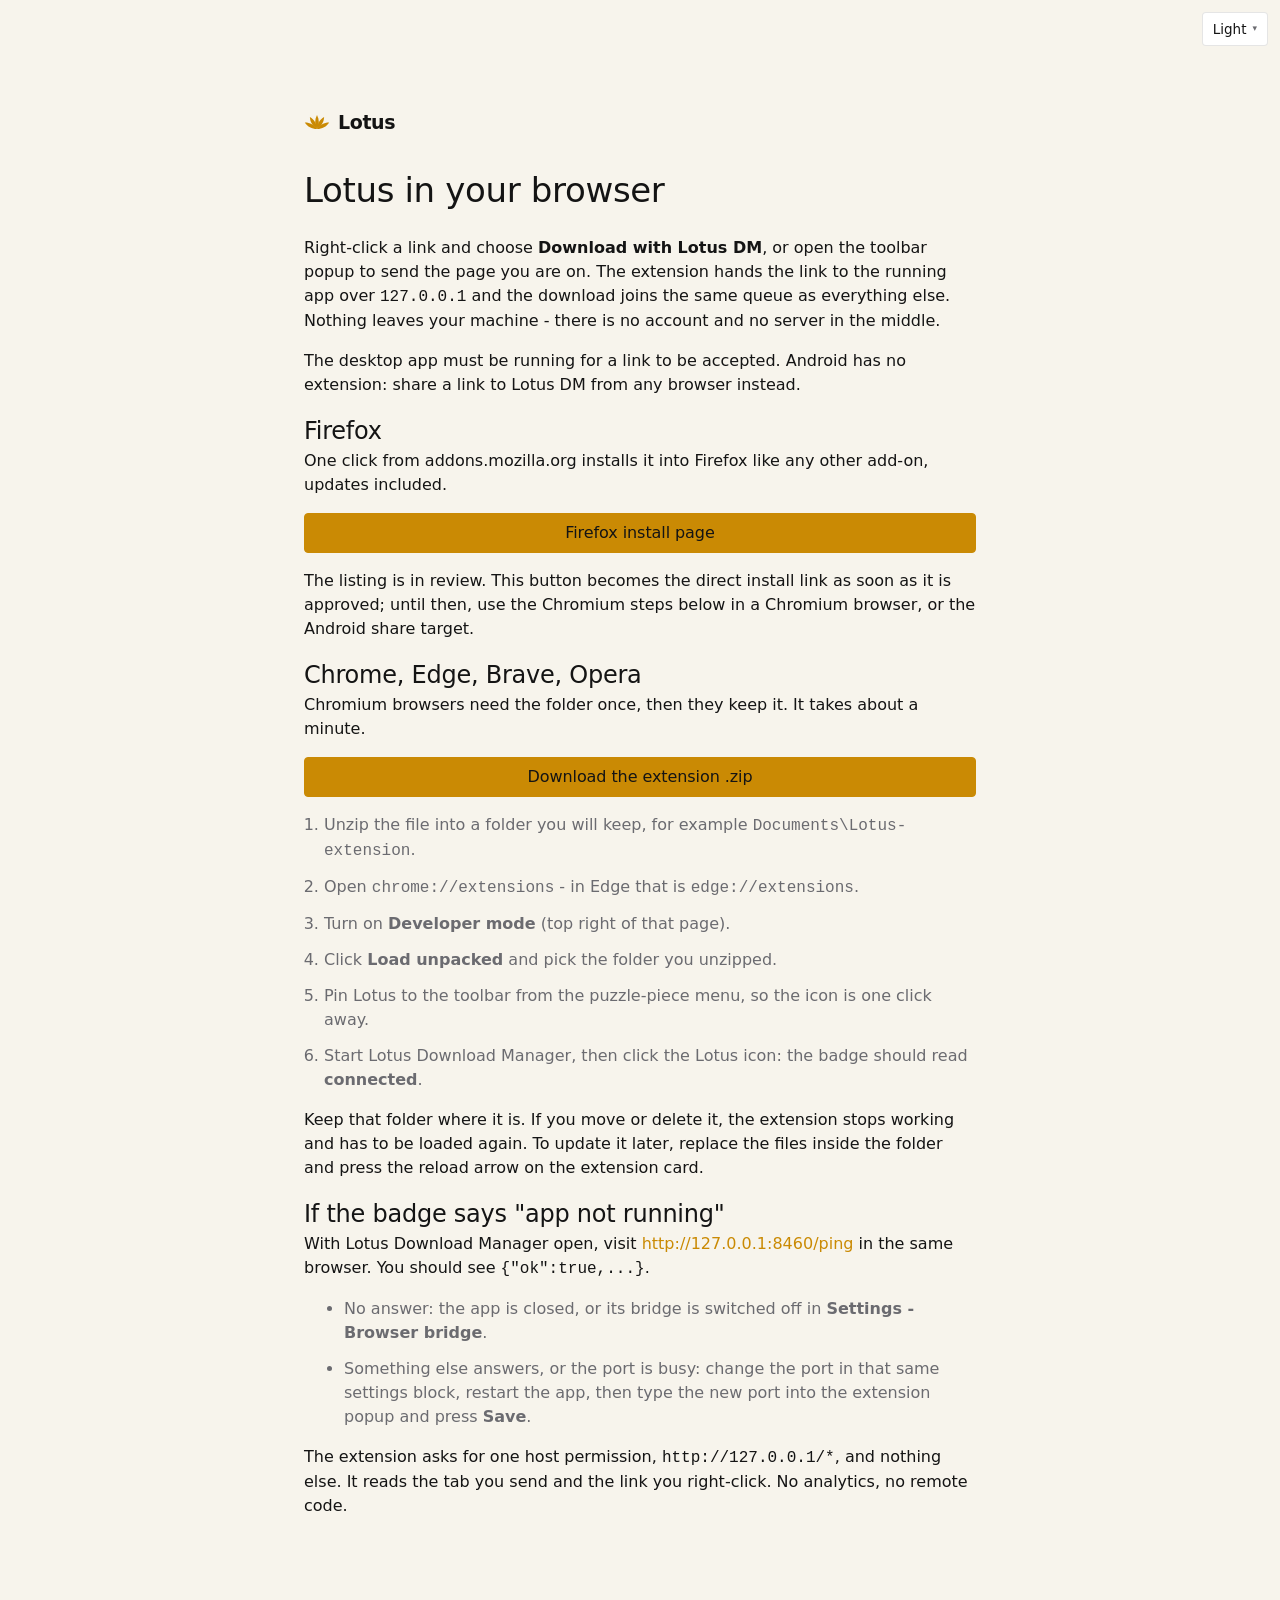
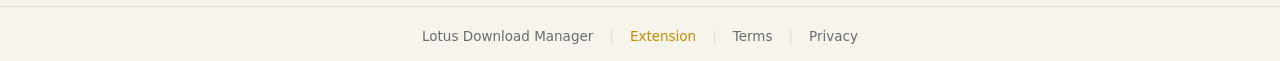
==== extensions/index.html @ e1105081 "extension: browser bridge, firefox + chromium builds, site setup page" ====
<!doctype html>
<html lang="en" data-theme="dark">
<head>
<meta charset="utf-8">
<meta name="viewport" content="width=device-width, initial-scale=1">
<script>(function(){var t=null;try{t=localStorage.getItem("lotus-theme-dm")}catch(e){}
if(t!=="dark"&&t!=="light"&&t!=="amoled"&&t!=="hc"&&t!=="hc-light"){t=(window.matchMedia&&window.matchMedia("(prefers-color-scheme: light)").matches)?"light":"dark"}
document.documentElement.setAttribute("data-theme",t)})();</script>
<title>Browser extension - Lotus Download Manager</title>
<link rel="icon" href="../assets/lotus.svg" type="image/svg+xml">
<link rel="stylesheet" href="../style.css">
</head>
<body>
<div class="theme-picker" id="theme-picker" aria-label="Color theme"></div>

<main class="legal">
  <div class="mark mark--compact" aria-label="Lotus Download Manager" draggable="false">
    <span class="mark-ico" aria-hidden="true"></span>
    <span class="mark-txt">Lotus</span>
  </div>

  <h1>Lotus in your browser</h1>
  <p>Right-click a link and choose <strong>Download with Lotus DM</strong>, or open the toolbar popup to send the page you are on. The extension hands the link to the running app over <code>127.0.0.1</code> and the download joins the same queue as everything else. Nothing leaves your machine - there is no account and no server in the middle.</p>
  <p class="note">The desktop app must be running for a link to be accepted. Android has no extension: share a link to Lotus DM from any browser instead.</p>

  <h2 id="firefox">Firefox</h2>
  <p>One click from addons.mozilla.org installs it into Firefox like any other add-on, updates included.</p>
  <p>
    <a class="btn btn-primary" href="https://addons.mozilla.org/firefox/" rel="noopener">Firefox install page</a>
  </p>
  <p class="note">The listing is in review. This button becomes the direct install link as soon as it is approved; until then, use the Chromium steps below in a Chromium browser, or the Android share target.</p>

  <h2 id="chromium">Chrome, Edge, Brave, Opera</h2>
  <p>Chromium browsers need the folder once, then they keep it. It takes about a minute.</p>
  <p>
    <a class="btn btn-primary" href="https://github.com/b0dr7/lotus-dm/releases/latest/download/LotusDM-extension-chromium.zip">Download the extension .zip</a>
  </p>
  <ol>
    <li>Unzip the file into a folder you will keep, for example <code>Documents\Lotus-extension</code>.</li>
    <li>Open <code>chrome://extensions</code> - in Edge that is <code>edge://extensions</code>.</li>
    <li>Turn on <strong>Developer mode</strong> (top right of that page).</li>
    <li>Click <strong>Load unpacked</strong> and pick the folder you unzipped.</li>
    <li>Pin Lotus to the toolbar from the puzzle-piece menu, so the icon is one click away.</li>
    <li>Start Lotus Download Manager, then click the Lotus icon: the badge should read <strong>connected</strong>.</li>
  </ol>
  <p class="note">Keep that folder where it is. If you move or delete it, the extension stops working and has to be loaded again. To update it later, replace the files inside the folder and press the reload arrow on the extension card.</p>

  <h2 id="check">If the badge says "app not running"</h2>
  <p>With Lotus Download Manager open, visit <a href="http://127.0.0.1:8460/ping">http://127.0.0.1:8460/ping</a> in the same browser. You should see <code>{"ok":true,...}</code>.</p>
  <ul>
    <li>No answer: the app is closed, or its bridge is switched off in <strong>Settings - Browser bridge</strong>.</li>
    <li>Something else answers, or the port is busy: change the port in that same settings block, restart the app, then type the new port into the extension popup and press <strong>Save</strong>.</li>
  </ul>

  <p class="note">The extension asks for one host permission, <code>http://127.0.0.1/*</code>, and nothing else. It reads the tab you send and the link you right-click. No analytics, no remote code.</p>
</main>

<footer class="site-footer">
  <a href="../">Lotus Download Manager</a>
  <span class="sep" aria-hidden="true">|</span>
  <a href="./" aria-current="page">Extension</a>
  <span class="sep" aria-hidden="true">|</span>
  <a href="../terms/">Terms</a>
  <span class="sep" aria-hidden="true">|</span>
  <a href="../privacy/">Privacy</a>
</footer>
<script src="../theme.js"></script>
</body>
</html>
---- style.css ----
/* Lotus Download Manager website. Simple and flat: one centered hero,
   quiet dark tiles for features and downloads, gold only where it acts.
   4px corners, 40px controls, system fonts, no external resources.
   5 theme token sets (PLAN.md - locked). */

/* ---------- theme tokens ---------- */
html[data-theme="dark"] {
  --bg: #0D0D0F; --surface: #16161A; --surface2: #1E1E24;
  --accent: #F2C14E; --hover: #FFD34D;
  --on-accent: #0D0D0F; --on-accent-h: #0D0D0F;
  --text: #EFEFEA; --muted: #8A8A93;
  --border: rgba(255, 255, 255, 0.10);
  --tint: rgba(242, 193, 78, 0.16); --tint-border: rgba(242, 193, 78, 0.45);
}
html[data-theme="light"] {
  --bg: #F7F4EC; --surface: #FFFFFF; --surface2: #F0EDE3;
  --accent: #CA8A04; --hover: #A16207;
  --on-accent: #141414; --on-accent-h: #FFFFFF;
  --text: #141414; --muted: #6B6B70;
  --border: rgba(0, 0, 0, 0.10);
  --tint: rgba(202, 138, 4, 0.16); --tint-border: rgba(202, 138, 4, 0.45);
}
html[data-theme="amoled"] {
  --bg: #000000; --surface: #0A0A0A; --surface2: #141414;
  --accent: #FFD34D; --hover: #FFD34D;
  --on-accent: #000000; --on-accent-h: #000000;
  --text: #EFEFEA; --muted: #7A7A82;
  --border: rgba(255, 255, 255, 0.10);
  --tint: rgba(255, 211, 77, 0.16); --tint-border: rgba(255, 211, 77, 0.45);
}
html[data-theme="hc"] {
  --bg: #000000; --surface: #000000; --surface2: #0A0A0A;
  --accent: #FFE14D; --hover: #FFE14D;
  --on-accent: #000000; --on-accent-h: #000000;
  --text: #FFFFFF; --muted: #C9C9D1;
  --border: #FFFFFF;
  --tint: rgba(255, 225, 77, 0.22); --tint-border: #FFE14D;
}
html[data-theme="hc-light"] {
  --bg: #FFFFFF; --surface: #FFFFFF; --surface2: #F0F0F0;
  --accent: #CA8A04; --hover: #A16207;
  --on-accent: #141414; --on-accent-h: #FFFFFF;
  --text: #000000; --muted: #44444A;
  --border: #000000;
  --tint: rgba(202, 138, 4, 0.18); --tint-border: #CA8A04;
}
:root {
  --radius: 4px;
  --tap: 44px;
  --column: 1152px;
  --gap: 24px;
  --gutter: clamp(16px, 4vw, 24px);
}

/* ---------- base ---------- */
*, *::before, *::after { box-sizing: border-box; }
html { -webkit-text-size-adjust: 100%; scroll-behavior: smooth; }
body {
  margin: 0; background: var(--bg); color: var(--muted);
  font-family: system-ui, -apple-system, "Segoe UI", Roboto, sans-serif;
  font-size: 16px; line-height: 1.5;
  -webkit-font-smoothing: antialiased; overflow-x: hidden;
  /* footer stays pinned to the bottom on short pages */
  display: flex; flex-direction: column; min-height: 100svh;
}
main { flex: 1 0 auto; }
h1, h2, h3 { margin: 0; font-weight: 400; color: var(--text); letter-spacing: -0.01em; }
p { margin: 0; }
a { color: var(--accent); text-decoration: none; }
a:hover { color: var(--hover); }
::selection { background: var(--tint); color: var(--text); }
:focus-visible { outline: 2px solid var(--accent); outline-offset: 3px; }
img, svg { max-width: 100%; }

/* ---------- hero ---------- */
.hero {
  min-height: 100svh;
  display: flex; flex-direction: column;
  align-items: center; justify-content: center;
  text-align: center;
  padding: clamp(72px, 12vh, 120px) var(--gutter) clamp(48px, 8vh, 88px);
}
.mark {
  display: inline-flex; align-items: center; gap: clamp(10px, 1.6vw, 16px);
  color: var(--text);
  -webkit-user-drag: none; user-select: none;
}
.mark:hover { color: var(--text); }
.mark img, .mark svg, .mark span { -webkit-user-drag: none; }
.mark--compact { gap: 8px; margin-bottom: 28px; }
.mark--compact .mark-ico { width: 26px; height: 26px; }
.mark--compact .mark-txt { font-size: 19px; letter-spacing: -0.02em; }
.mark-ico {
  width: clamp(40px, 6vw, 64px); height: clamp(40px, 6vw, 64px);
  background: var(--accent);
  -webkit-mask: url("assets/lotus.svg") center / contain no-repeat;
  mask: url("assets/lotus.svg") center / contain no-repeat;
}
.mark-txt { font-size: clamp(40px, 7vw, 72px); font-weight: 600; letter-spacing: -0.035em; }
.lede {
  color: var(--text); font-size: clamp(19px, 2.4vw, 32px);
  line-height: 1.28; font-weight: 400;
  max-width: 34em; margin: clamp(18px, 2.6vw, 30px) auto 0;
  text-wrap: balance;
}
.socials { display: flex; align-items: center; justify-content: center; gap: 20px; margin: clamp(18px, 2.4vw, 26px) 0; }
.socials a { color: var(--text); display: inline-flex; }
.socials a:hover { color: var(--accent); }
.hero-actions { width: min(360px, 100%); display: flex; flex-direction: column; gap: 12px; }

/* ---------- buttons ---------- */
.btn {
  min-height: 40px; display: flex; align-items: center; justify-content: center;
  padding: 7px 16px; border: 1px solid transparent; border-radius: var(--radius);
  background: var(--surface); color: var(--text);
  font: inherit; font-size: 16px; font-weight: 500; letter-spacing: -0.005em;
  text-align: center;
}
.btn:hover { text-decoration: none; }
.btn-primary { background: var(--accent); border-color: var(--accent); color: var(--on-accent); }
.btn-primary:hover { background: var(--hover); border-color: var(--hover); color: var(--on-accent-h); }
.btn-soft { background: var(--surface2); border-color: var(--border); color: var(--text); }
.btn-soft:hover { background: var(--tint); border-color: var(--tint-border); color: var(--text); }

/* ---------- split download button ---------- */
.split { position: relative; display: flex; }
.split > .btn, .split > a.btn { flex: 1 1 auto; border-radius: var(--radius) 0 0 var(--radius); }
.split-toggle {
  flex: 0 0 auto; width: 40px; min-height: 40px;
  border: 1px solid var(--tint-border); border-left: 0;
  border-radius: 0 var(--radius) var(--radius) 0;
  background: var(--tint); color: var(--on-accent);
  font: inherit; font-size: 10px; cursor: pointer;
}
.split-toggle::after { content: "\25BE"; }
.split-toggle:hover { background: var(--accent); border-color: var(--accent); }
.split-menu {
  position: absolute; top: calc(100% + 6px); left: 0;
  min-width: 100%; padding: 6px;
  display: flex; flex-direction: column; gap: 2px;
  background: var(--surface); border: 1px solid var(--border);
  border-radius: var(--radius); box-shadow: 0 10px 28px rgba(0, 0, 0, 0.35);
  z-index: 20; text-align: left;
  visibility: hidden; opacity: 0; transform: translateY(-4px);
  transition: opacity 0.15s ease, transform 0.15s ease, visibility 0.15s;
}
.split:hover .split-menu, .split:focus-within .split-menu, .split.open .split-menu {
  visibility: visible; opacity: 1; transform: translateY(0);
}
.split-menu a {
  display: flex; align-items: center; min-height: 38px;
  padding: 0 12px; border-radius: 3px;
  color: var(--text); font-size: 15px; font-weight: 500; white-space: nowrap;
}
.split-menu a:hover { background: var(--tint); color: var(--text); }

/* ---------- tiles: features ---------- */
.tiles {
  max-width: var(--column); margin: 0 auto; padding: 0 var(--gutter);
  display: grid; gap: var(--gap); grid-template-columns: 1fr;
}
.tile { background: var(--surface); border-radius: var(--radius); padding: 20px 24px; }
.tile h2 { font-size: clamp(22px, 2.4vw, 30px); margin-bottom: 14px; }
.tile h3 { font-size: clamp(22px, 2.4vw, 30px); margin-bottom: 20px; }
.tile p { color: var(--text); font-size: 16px; line-height: 1.55; }

/* ---------- downloads ---------- */
.downloads { max-width: var(--column); margin: 0 auto; padding: clamp(56px, 8vw, 96px) var(--gutter) clamp(48px, 7vw, 80px); }
.downloads > h2 {
  text-align: center; font-size: clamp(28px, 3.6vw, 40px);
  margin-bottom: clamp(28px, 4vw, 44px);
}
.dl-grid { display: grid; gap: var(--gap); grid-template-columns: 1fr; }
.dl .note { color: var(--muted); font-size: 14.5px; margin-top: 14px; }

/* ---------- footer ---------- */
.site-footer {
  flex: 0 0 auto;
  border-top: 1px solid var(--border);
  display: flex; flex-wrap: wrap; align-items: center; justify-content: center;
  gap: 2px; padding: 8px var(--gutter);
  font-size: 13.5px; color: var(--muted);
}
.site-footer .sep { color: var(--border); padding: 0 6px; }
.site-footer a { display: inline-flex; align-items: center; min-height: var(--tap); padding: 0 8px; color: var(--muted); }
.site-footer a:hover, .site-footer a[aria-current="page"] { color: var(--accent); }

/* ---------- theme menu: one button, fixed top right ---------- */
.theme-picker { position: fixed; top: 12px; right: 12px; z-index: 40; display: flex; }
.theme-toggle {
  display: inline-flex; align-items: center; gap: 6px;
  min-height: 34px; padding: 0 10px;
  border: 1px solid var(--border); border-radius: var(--radius);
  background: var(--surface); color: var(--text);
  font: inherit; font-size: 13.5px; font-weight: 500; cursor: pointer;
}
.theme-toggle:hover { background: var(--tint); border-color: var(--tint-border); }
.theme-toggle .chev { color: var(--muted); font-size: 9px; }
.theme-menu {
  position: absolute; top: calc(100% + 6px); right: 0;
  min-width: 196px; padding: 6px;
  display: flex; flex-direction: column; gap: 4px;
  background: var(--surface); border: 1px solid var(--border);
  border-radius: var(--radius); box-shadow: 0 10px 28px rgba(0, 0, 0, 0.35);
  z-index: 30;
}
.theme-menu[hidden] { display: none; }
.theme-seg { display: grid; grid-template-columns: 1fr 1fr; gap: 2px; padding: 2px; background: var(--surface2); border-radius: 3px; }
.mode-btn {
  min-height: 30px; border: 0; border-radius: 2px;
  background: transparent; color: var(--muted);
  font: inherit; font-size: 13px; font-weight: 500; cursor: pointer;
}
.mode-btn:hover { color: var(--text); }
.mode-btn.on { background: var(--surface); color: var(--accent); box-shadow: 0 0 0 1px var(--border); }
.theme-opt {
  position: relative; display: flex; align-items: center; justify-content: space-between;
  gap: 10px; min-height: 32px; padding: 0 4px;
  border-radius: 3px; font-size: 13px; font-weight: 500; color: var(--text); cursor: pointer;
}
.theme-opt:hover { background: var(--tint); }
.theme-opt[hidden] { display: none; }
.theme-opt input { position: absolute; width: 1px; height: 1px; margin: 0; opacity: 0; pointer-events: none; }
.theme-opt .sw {
  flex: 0 0 auto; position: relative; width: 30px; height: 17px;
  border-radius: 9px; background: var(--surface2); border: 1px solid var(--border);
  transition: background-color 0.15s ease, border-color 0.15s ease;
}
.theme-opt .sw::after {
  content: ""; position: absolute; top: 2px; left: 2px;
  width: 11px; height: 11px; border-radius: 50%; background: var(--muted);
  transition: transform 0.15s ease, background-color 0.15s ease;
}
.theme-opt input:checked ~ .sw { background: var(--tint); border-color: var(--tint-border); }
.theme-opt input:checked ~ .sw::after { transform: translateX(13px); background: var(--accent); }
.theme-opt input:focus-visible ~ .sw { outline: 2px solid var(--accent); outline-offset: 2px; }

/* ---------- legal pages ---------- */
.legal {
  max-width: 720px; margin: 0 auto;
  padding: clamp(88px, 12vh, 120px) var(--gutter) clamp(48px, 7vw, 72px);
}
.legal h1 { font-size: clamp(26px, 3.2vw, 34px); font-weight: 500; margin-bottom: 20px; }
.legal p { color: var(--text); margin-bottom: 16px; }
.legal ol { margin: 0 0 16px; padding-left: 1.25em; }
.legal li { margin-bottom: 12px; }

/* ---------- responsive ---------- */
@media (min-width: 640px) {
  .tiles, .dl-grid { grid-template-columns: repeat(2, 1fr); }
}
@media (min-width: 960px) {
  .tiles, .dl-grid { grid-template-columns: repeat(3, 1fr); }
}
@media (pointer: coarse) {
  .btn, .split-toggle, .theme-toggle { min-height: var(--tap); }
  .split-toggle { width: var(--tap); }
  .theme-opt, .split-menu a { min-height: 44px; }
}
@media (prefers-reduced-motion: reduce) {
  *, *::before, *::after { transition: none !important; animation: none !important; }
  html { scroll-behavior: auto; }
}
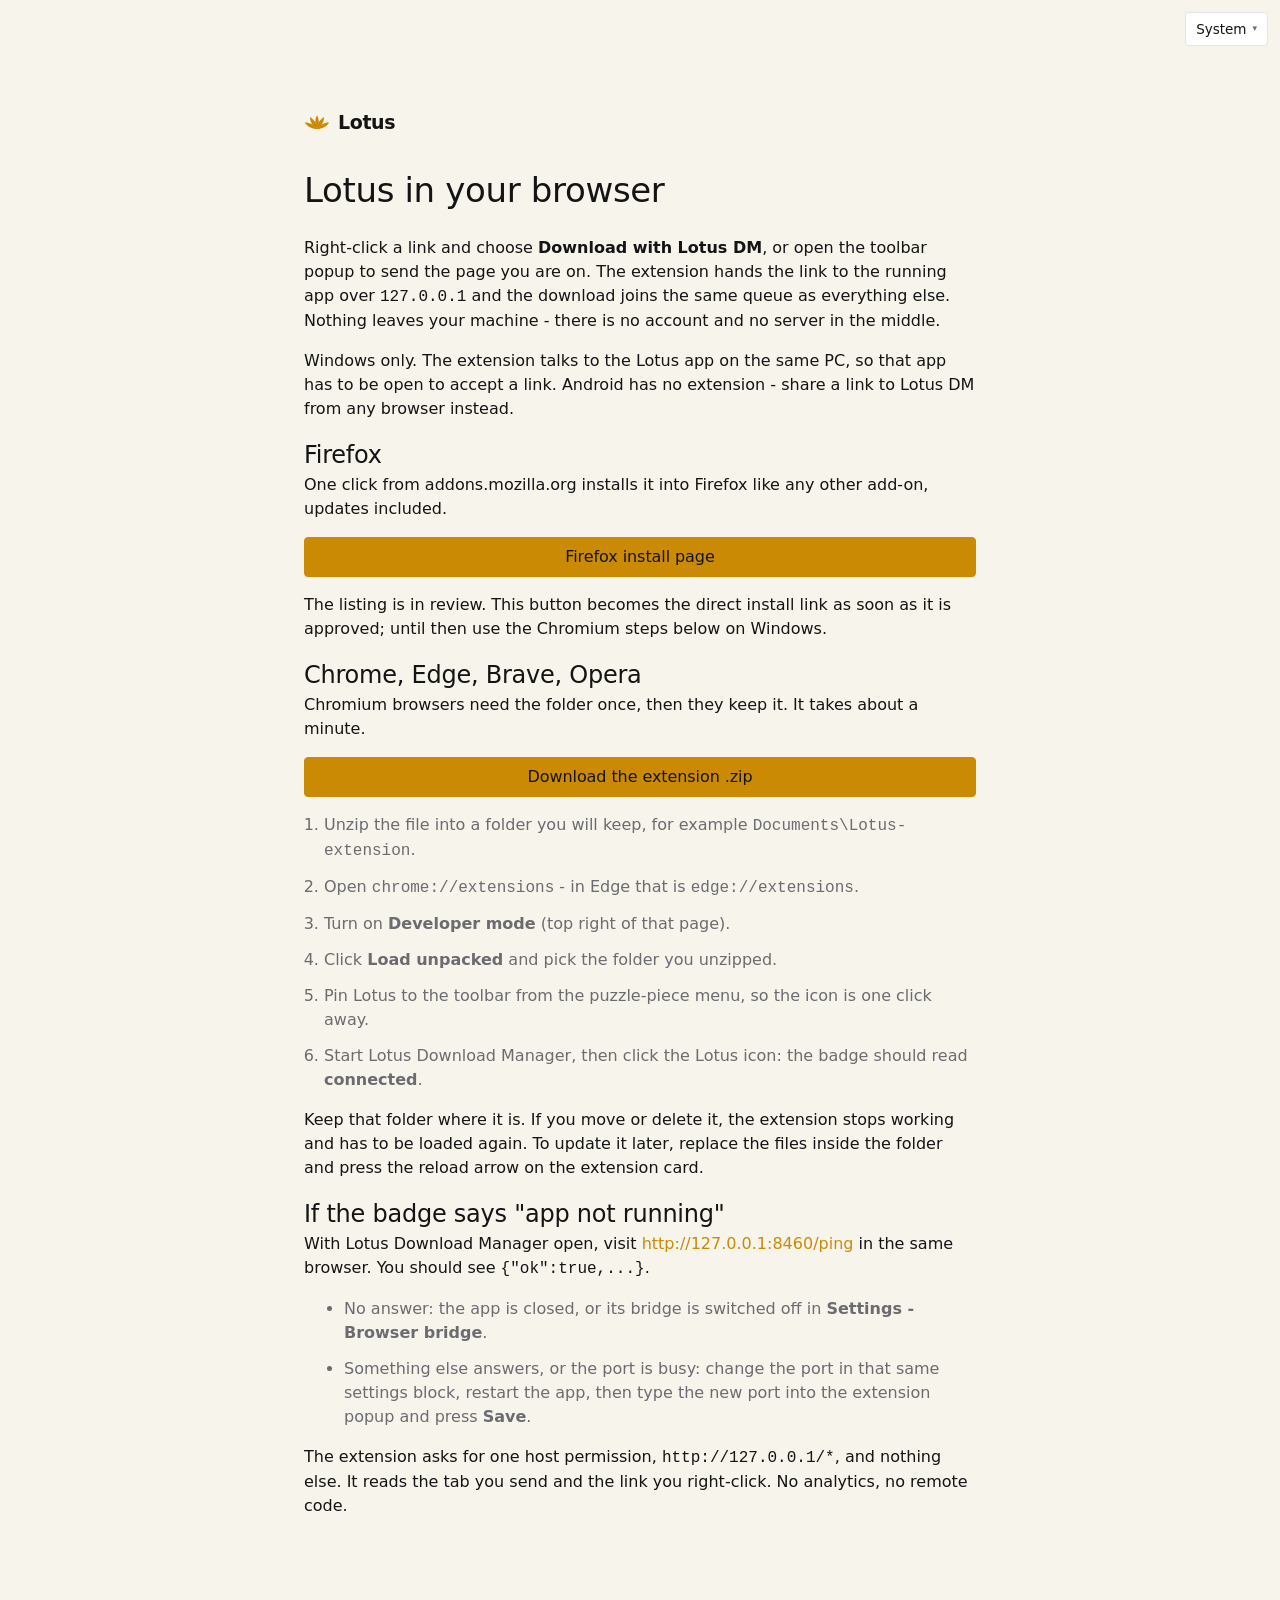
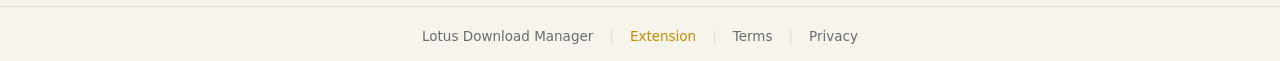
==== commit 90fd6cca: "theme: follow the device light/dark setting by default" ====
--- a/extensions/index.html
+++ b/extensions/index.html
@@ -21,14 +21,14 @@
 
   <h1>Lotus in your browser</h1>
   <p>Right-click a link and choose <strong>Download with Lotus DM</strong>, or open the toolbar popup to send the page you are on. The extension hands the link to the running app over <code>127.0.0.1</code> and the download joins the same queue as everything else. Nothing leaves your machine - there is no account and no server in the middle.</p>
-  <p class="note">The desktop app must be running for a link to be accepted. Android has no extension: share a link to Lotus DM from any browser instead.</p>
+  <p class="note">Windows only. The extension talks to the Lotus app on the same PC, so that app has to be open to accept a link. Android has no extension - share a link to Lotus DM from any browser instead.</p>
 
   <h2 id="firefox">Firefox</h2>
   <p>One click from addons.mozilla.org installs it into Firefox like any other add-on, updates included.</p>
   <p>
     <a class="btn btn-primary" href="https://addons.mozilla.org/firefox/" rel="noopener">Firefox install page</a>
   </p>
-  <p class="note">The listing is in review. This button becomes the direct install link as soon as it is approved; until then, use the Chromium steps below in a Chromium browser, or the Android share target.</p>
+  <p class="note">The listing is in review. This button becomes the direct install link as soon as it is approved; until then use the Chromium steps below on Windows.</p>
 
   <h2 id="chromium">Chrome, Edge, Brave, Opera</h2>
   <p>Chromium browsers need the folder once, then they keep it. It takes about a minute.</p>
--- a/style.css
+++ b/style.css
@@ -198,14 +198,14 @@
 .theme-toggle .chev { color: var(--muted); font-size: 9px; }
 .theme-menu {
   position: absolute; top: calc(100% + 6px); right: 0;
-  min-width: 196px; padding: 6px;
+  min-width: 214px; padding: 6px;
   display: flex; flex-direction: column; gap: 4px;
   background: var(--surface); border: 1px solid var(--border);
   border-radius: var(--radius); box-shadow: 0 10px 28px rgba(0, 0, 0, 0.35);
   z-index: 30;
 }
 .theme-menu[hidden] { display: none; }
-.theme-seg { display: grid; grid-template-columns: 1fr 1fr; gap: 2px; padding: 2px; background: var(--surface2); border-radius: 3px; }
+.theme-seg { display: grid; grid-template-columns: repeat(3, 1fr); gap: 2px; padding: 2px; background: var(--surface2); border-radius: 3px; }
 .mode-btn {
   min-height: 30px; border: 0; border-radius: 2px;
   background: transparent; color: var(--muted);
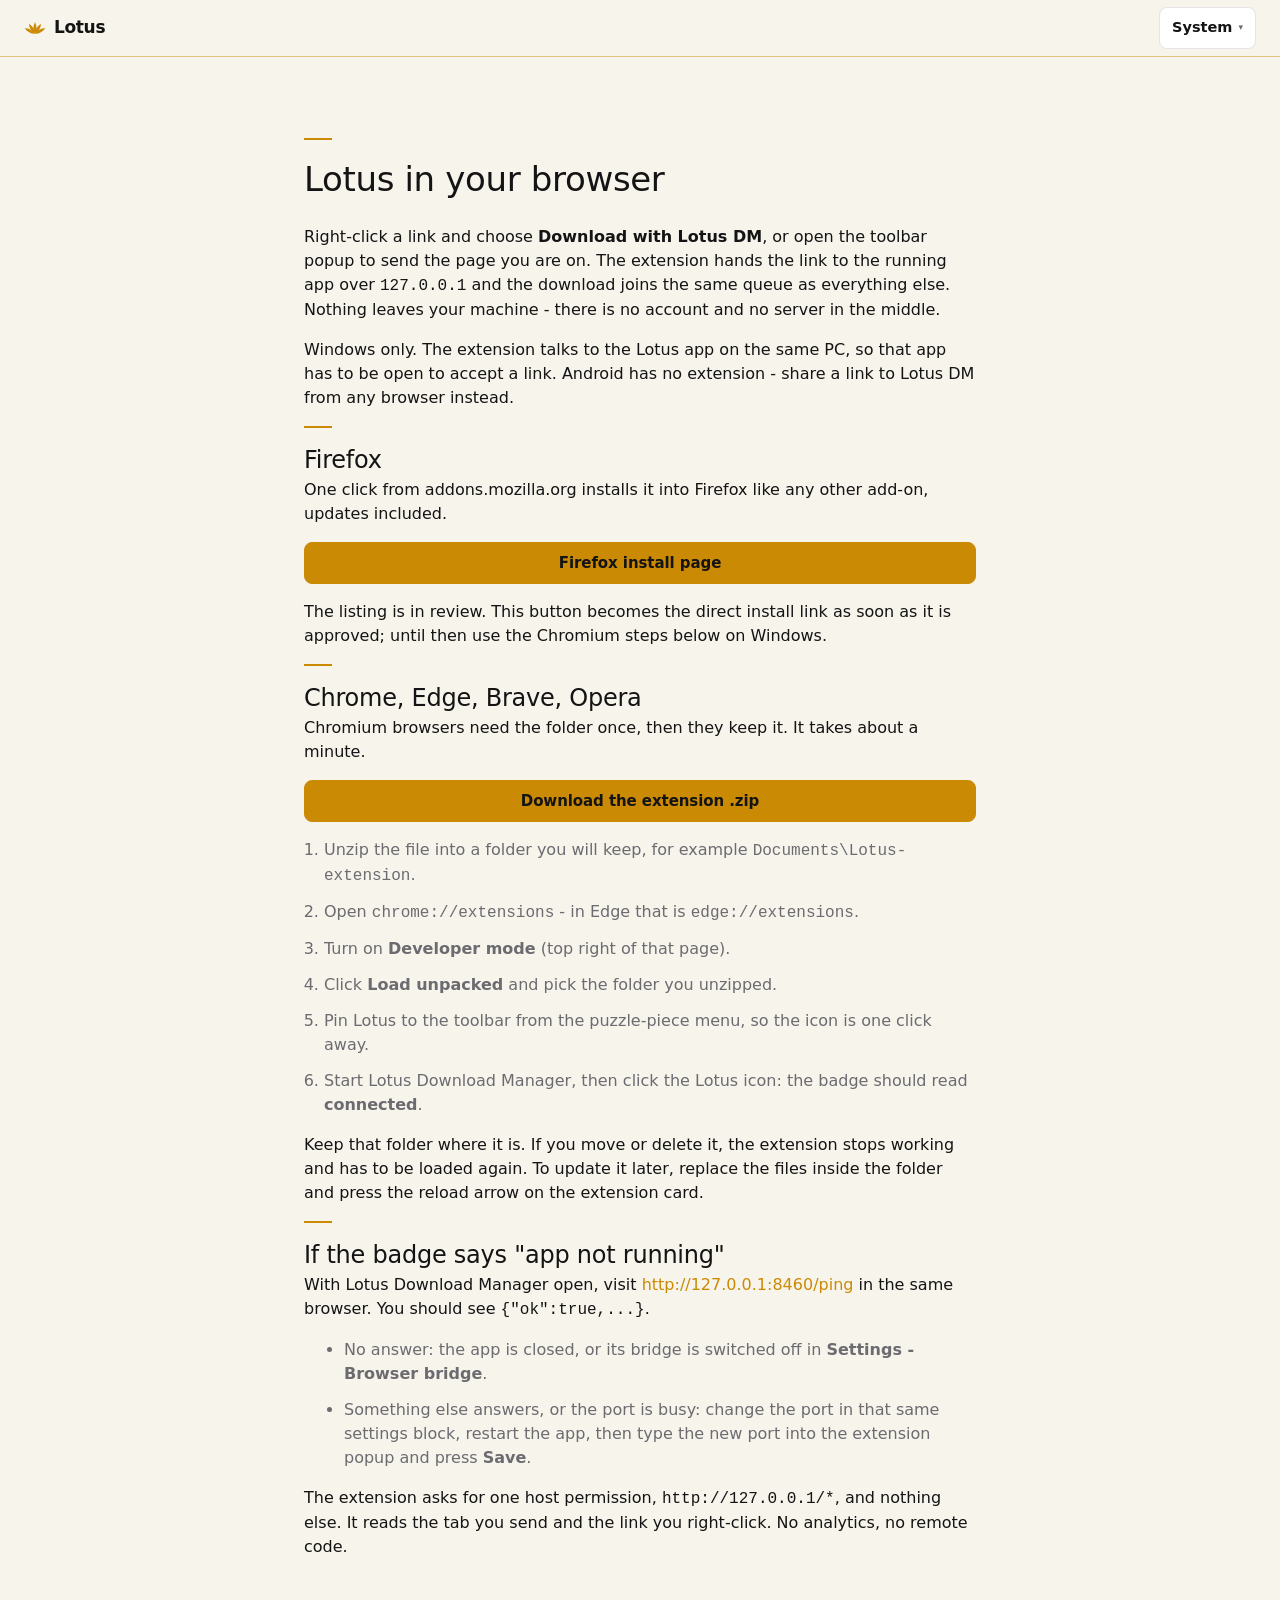
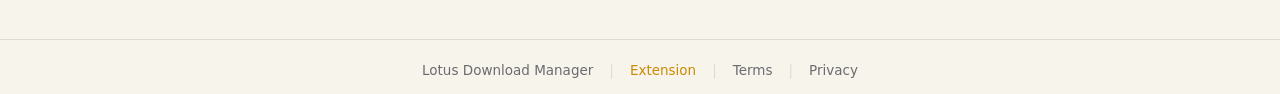
==== commit 6ee3da4e: "website: PLAN chrome pass - 8px radius, 42px controls, sticky header, gold rules, touch split menus" ====
--- a/extensions/index.html
+++ b/extensions/index.html
@@ -11,14 +11,15 @@
 <link rel="stylesheet" href="../style.css">
 </head>
 <body>
-<div class="theme-picker" id="theme-picker" aria-label="Color theme"></div>
+<header class="site-header">
+  <span class="mark" aria-label="Lotus Download Manager" draggable="false">
+    <span class="mark-ico" aria-hidden="true"></span>
+    <span class="mark-txt">Lotus</span>
+  </span>
+  <div class="theme-picker" id="theme-picker" aria-label="Color theme"></div>
+</header>
 
 <main class="legal">
-  <div class="mark mark--compact" aria-label="Lotus Download Manager" draggable="false">
-    <span class="mark-ico" aria-hidden="true"></span>
-    <span class="mark-txt">Lotus</span>
-  </div>
-
   <h1>Lotus in your browser</h1>
   <p>Right-click a link and choose <strong>Download with Lotus DM</strong>, or open the toolbar popup to send the page you are on. The extension hands the link to the running app over <code>127.0.0.1</code> and the download joins the same queue as everything else. Nothing leaves your machine - there is no account and no server in the middle.</p>
   <p class="note">Windows only. The extension talks to the Lotus app on the same PC, so that app has to be open to accept a link. Android has no extension - share a link to Lotus DM from any browser instead.</p>
--- a/style.css
+++ b/style.css
@@ -1,6 +1,7 @@
-/* Lotus Download Manager website. Simple and flat: one centered hero,
-   quiet dark tiles for features and downloads, gold only where it acts.
-   4px corners, 40px controls, system fonts, no external resources.
+/* Lotus Download Manager website. Simple and flat: sticky header with a
+   gold hairline, one centered hero, quiet tiles for features/downloads,
+   gold rule above section headings, gold only where it acts.
+   8px corners, 42px controls, system fonts, no external resources.
    5 theme token sets (PLAN.md - locked). */
 
 /* ---------- theme tokens ---------- */
@@ -45,7 +46,7 @@
   --tint: rgba(202, 138, 4, 0.18); --tint-border: #CA8A04;
 }
 :root {
-  --radius: 4px;
+  --radius: 8px;
   --tap: 44px;
   --column: 1152px;
   --gap: 24px;
@@ -66,6 +67,18 @@
 main { flex: 1 0 auto; }
 h1, h2, h3 { margin: 0; font-weight: 400; color: var(--text); letter-spacing: -0.01em; }
 p { margin: 0; }
+
+/* ---------- sticky header: brand left, theme button right ---------- */
+.site-header {
+  position: sticky; top: 0; z-index: 30;
+  display: flex; align-items: center; justify-content: space-between;
+  gap: 12px; padding: 7px var(--gutter);
+  background: var(--bg);
+  border-bottom: 1px solid var(--tint-border); /* gold hairline */
+}
+.site-header .mark { gap: 8px; }
+.site-header .mark-ico { width: 22px; height: 22px; }
+.site-header .mark-txt { font-size: 17px; font-weight: 600; letter-spacing: -0.02em; }
 a { color: var(--accent); text-decoration: none; }
 a:hover { color: var(--hover); }
 ::selection { background: var(--tint); color: var(--text); }
@@ -74,11 +87,11 @@
 
 /* ---------- hero ---------- */
 .hero {
-  min-height: 100svh;
+  min-height: min(88svh, 760px);
   display: flex; flex-direction: column;
   align-items: center; justify-content: center;
   text-align: center;
-  padding: clamp(72px, 12vh, 120px) var(--gutter) clamp(48px, 8vh, 88px);
+  padding: clamp(48px, 8vh, 88px) var(--gutter) clamp(36px, 6vh, 64px);
 }
 .mark {
   display: inline-flex; align-items: center; gap: clamp(10px, 1.6vw, 16px);
@@ -87,33 +100,30 @@
 }
 .mark:hover { color: var(--text); }
 .mark img, .mark svg, .mark span { -webkit-user-drag: none; }
-.mark--compact { gap: 8px; margin-bottom: 28px; }
-.mark--compact .mark-ico { width: 26px; height: 26px; }
-.mark--compact .mark-txt { font-size: 19px; letter-spacing: -0.02em; }
 .mark-ico {
-  width: clamp(40px, 6vw, 64px); height: clamp(40px, 6vw, 64px);
+  width: clamp(38px, 5vw, 56px); height: clamp(38px, 5vw, 56px);
   background: var(--accent);
   -webkit-mask: url("assets/lotus.svg") center / contain no-repeat;
   mask: url("assets/lotus.svg") center / contain no-repeat;
 }
-.mark-txt { font-size: clamp(40px, 7vw, 72px); font-weight: 600; letter-spacing: -0.035em; }
+.mark-txt { font-size: clamp(38px, 5.5vw, 60px); font-weight: 600; letter-spacing: -0.035em; }
 .lede {
-  color: var(--text); font-size: clamp(19px, 2.4vw, 32px);
-  line-height: 1.28; font-weight: 400;
-  max-width: 34em; margin: clamp(18px, 2.6vw, 30px) auto 0;
+  color: var(--text); font-size: clamp(18px, 2vw, 26px);
+  line-height: 1.3; font-weight: 400;
+  max-width: 36em; margin: clamp(16px, 2vw, 24px) auto 0;
   text-wrap: balance;
 }
-.socials { display: flex; align-items: center; justify-content: center; gap: 20px; margin: clamp(18px, 2.4vw, 26px) 0; }
+.socials { display: flex; align-items: center; justify-content: center; gap: 20px; margin: clamp(14px, 2vw, 20px) 0; }
 .socials a { color: var(--text); display: inline-flex; }
 .socials a:hover { color: var(--accent); }
 .hero-actions { width: min(360px, 100%); display: flex; flex-direction: column; gap: 12px; }
 
 /* ---------- buttons ---------- */
 .btn {
-  min-height: 40px; display: flex; align-items: center; justify-content: center;
-  padding: 7px 16px; border: 1px solid transparent; border-radius: var(--radius);
+  min-height: 42px; display: flex; align-items: center; justify-content: center;
+  padding: 8px 18px; border: 1px solid transparent; border-radius: var(--radius);
   background: var(--surface); color: var(--text);
-  font: inherit; font-size: 16px; font-weight: 500; letter-spacing: -0.005em;
+  font: inherit; font-size: 15px; font-weight: 600; letter-spacing: -0.005em;
   text-align: center;
 }
 .btn:hover { text-decoration: none; }
@@ -126,7 +136,7 @@
 .split { position: relative; display: flex; }
 .split > .btn, .split > a.btn { flex: 1 1 auto; border-radius: var(--radius) 0 0 var(--radius); }
 .split-toggle {
-  flex: 0 0 auto; width: 40px; min-height: 40px;
+  flex: 0 0 auto; width: 42px; min-height: 42px;
   border: 1px solid var(--tint-border); border-left: 0;
   border-radius: 0 var(--radius) var(--radius) 0;
   background: var(--tint); color: var(--on-accent);
@@ -144,13 +154,13 @@
   visibility: hidden; opacity: 0; transform: translateY(-4px);
   transition: opacity 0.15s ease, transform 0.15s ease, visibility 0.15s;
 }
-.split:hover .split-menu, .split:focus-within .split-menu, .split.open .split-menu {
+.split-toggle:hover ~ .split-menu, .split:focus-within .split-menu, .split.open .split-menu {
   visibility: visible; opacity: 1; transform: translateY(0);
 }
 .split-menu a {
-  display: flex; align-items: center; min-height: 38px;
-  padding: 0 12px; border-radius: 3px;
-  color: var(--text); font-size: 15px; font-weight: 500; white-space: nowrap;
+  display: flex; align-items: center; min-height: 42px;
+  padding: 0 12px; border-radius: 6px;
+  color: var(--text); font-size: 15px; font-weight: 600; white-space: nowrap;
 }
 .split-menu a:hover { background: var(--tint); color: var(--text); }
 
@@ -159,17 +169,26 @@
   max-width: var(--column); margin: 0 auto; padding: 0 var(--gutter);
   display: grid; gap: var(--gap); grid-template-columns: 1fr;
 }
-.tile { background: var(--surface); border-radius: var(--radius); padding: 20px 24px; }
+.tile {
+  background: var(--surface); border: 1px solid var(--border);
+  border-radius: var(--radius); padding: 20px 24px;
+}
 .tile h2 { font-size: clamp(22px, 2.4vw, 30px); margin-bottom: 14px; }
 .tile h3 { font-size: clamp(22px, 2.4vw, 30px); margin-bottom: 20px; }
 .tile p { color: var(--text); font-size: 16px; line-height: 1.55; }
 
 /* ---------- downloads ---------- */
-.downloads { max-width: var(--column); margin: 0 auto; padding: clamp(56px, 8vw, 96px) var(--gutter) clamp(48px, 7vw, 80px); }
+.downloads { max-width: var(--column); margin: 0 auto; padding: clamp(40px, 6vw, 72px) var(--gutter) clamp(40px, 6vw, 64px); }
 .downloads > h2 {
   text-align: center; font-size: clamp(28px, 3.6vw, 40px);
-  margin-bottom: clamp(28px, 4vw, 44px);
-}
+  margin-bottom: clamp(22px, 3vw, 32px);
+}
+/* gold rule above section headings */
+.downloads > h2::before, .legal h1::before, .legal h2::before {
+  content: ""; display: block; width: 28px; height: 2px;
+  background: var(--accent); margin-bottom: 14px;
+}
+.downloads > h2::before { margin-left: auto; margin-right: auto; }
 .dl-grid { display: grid; gap: var(--gap); grid-template-columns: 1fr; }
 .dl .note { color: var(--muted); font-size: 14.5px; margin-top: 14px; }
 
@@ -185,14 +204,14 @@
 .site-footer a { display: inline-flex; align-items: center; min-height: var(--tap); padding: 0 8px; color: var(--muted); }
 .site-footer a:hover, .site-footer a[aria-current="page"] { color: var(--accent); }
 
-/* ---------- theme menu: one button, fixed top right ---------- */
-.theme-picker { position: fixed; top: 12px; right: 12px; z-index: 40; display: flex; }
+/* ---------- theme menu: one button, in the sticky header ---------- */
+.theme-picker { position: relative; display: flex; }
 .theme-toggle {
   display: inline-flex; align-items: center; gap: 6px;
-  min-height: 34px; padding: 0 10px;
+  min-height: 42px; padding: 0 12px;
   border: 1px solid var(--border); border-radius: var(--radius);
   background: var(--surface); color: var(--text);
-  font: inherit; font-size: 13.5px; font-weight: 500; cursor: pointer;
+  font: inherit; font-size: 14.5px; font-weight: 600; cursor: pointer;
 }
 .theme-toggle:hover { background: var(--tint); border-color: var(--tint-border); }
 .theme-toggle .chev { color: var(--muted); font-size: 9px; }
@@ -205,18 +224,18 @@
   z-index: 30;
 }
 .theme-menu[hidden] { display: none; }
-.theme-seg { display: grid; grid-template-columns: repeat(3, 1fr); gap: 2px; padding: 2px; background: var(--surface2); border-radius: 3px; }
+.theme-seg { display: grid; grid-template-columns: repeat(3, 1fr); gap: 2px; padding: 2px; background: var(--surface2); border-radius: 6px; }
 .mode-btn {
-  min-height: 30px; border: 0; border-radius: 2px;
+  min-height: 42px; border: 0; border-radius: 6px;
   background: transparent; color: var(--muted);
-  font: inherit; font-size: 13px; font-weight: 500; cursor: pointer;
+  font: inherit; font-size: 13.5px; font-weight: 600; cursor: pointer;
 }
 .mode-btn:hover { color: var(--text); }
 .mode-btn.on { background: var(--surface); color: var(--accent); box-shadow: 0 0 0 1px var(--border); }
 .theme-opt {
   position: relative; display: flex; align-items: center; justify-content: space-between;
-  gap: 10px; min-height: 32px; padding: 0 4px;
-  border-radius: 3px; font-size: 13px; font-weight: 500; color: var(--text); cursor: pointer;
+  gap: 10px; min-height: 42px; padding: 0 6px;
+  border-radius: 6px; font-size: 13.5px; font-weight: 600; color: var(--text); cursor: pointer;
 }
 .theme-opt:hover { background: var(--tint); }
 .theme-opt[hidden] { display: none; }
@@ -238,7 +257,7 @@
 /* ---------- legal pages ---------- */
 .legal {
   max-width: 720px; margin: 0 auto;
-  padding: clamp(88px, 12vh, 120px) var(--gutter) clamp(48px, 7vw, 72px);
+  padding: clamp(56px, 9vh, 84px) var(--gutter) clamp(40px, 6vw, 64px);
 }
 .legal h1 { font-size: clamp(26px, 3.2vw, 34px); font-weight: 500; margin-bottom: 20px; }
 .legal p { color: var(--text); margin-bottom: 16px; }
@@ -253,7 +272,7 @@
   .tiles, .dl-grid { grid-template-columns: repeat(3, 1fr); }
 }
 @media (pointer: coarse) {
-  .btn, .split-toggle, .theme-toggle { min-height: var(--tap); }
+  .btn, .split-toggle, .theme-toggle, .mode-btn { min-height: var(--tap); }
   .split-toggle { width: var(--tap); }
   .theme-opt, .split-menu a { min-height: 44px; }
 }
